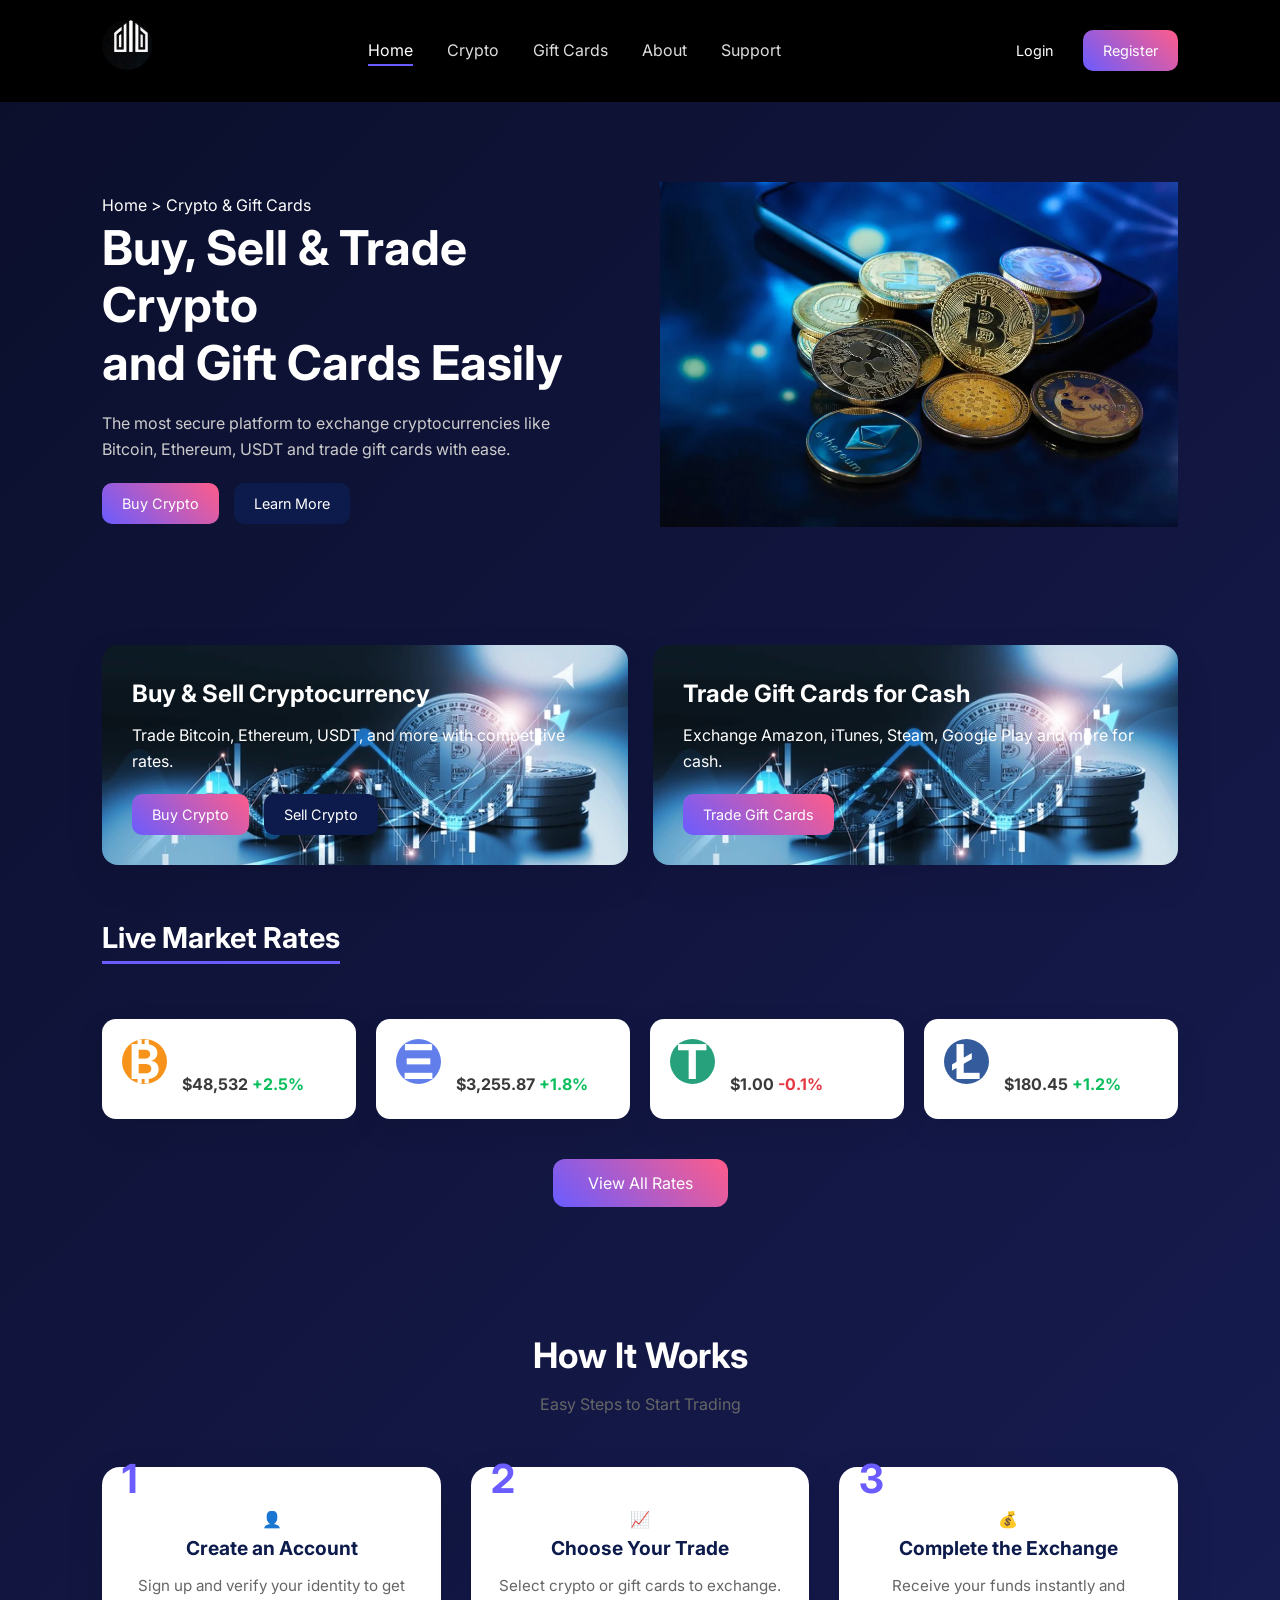
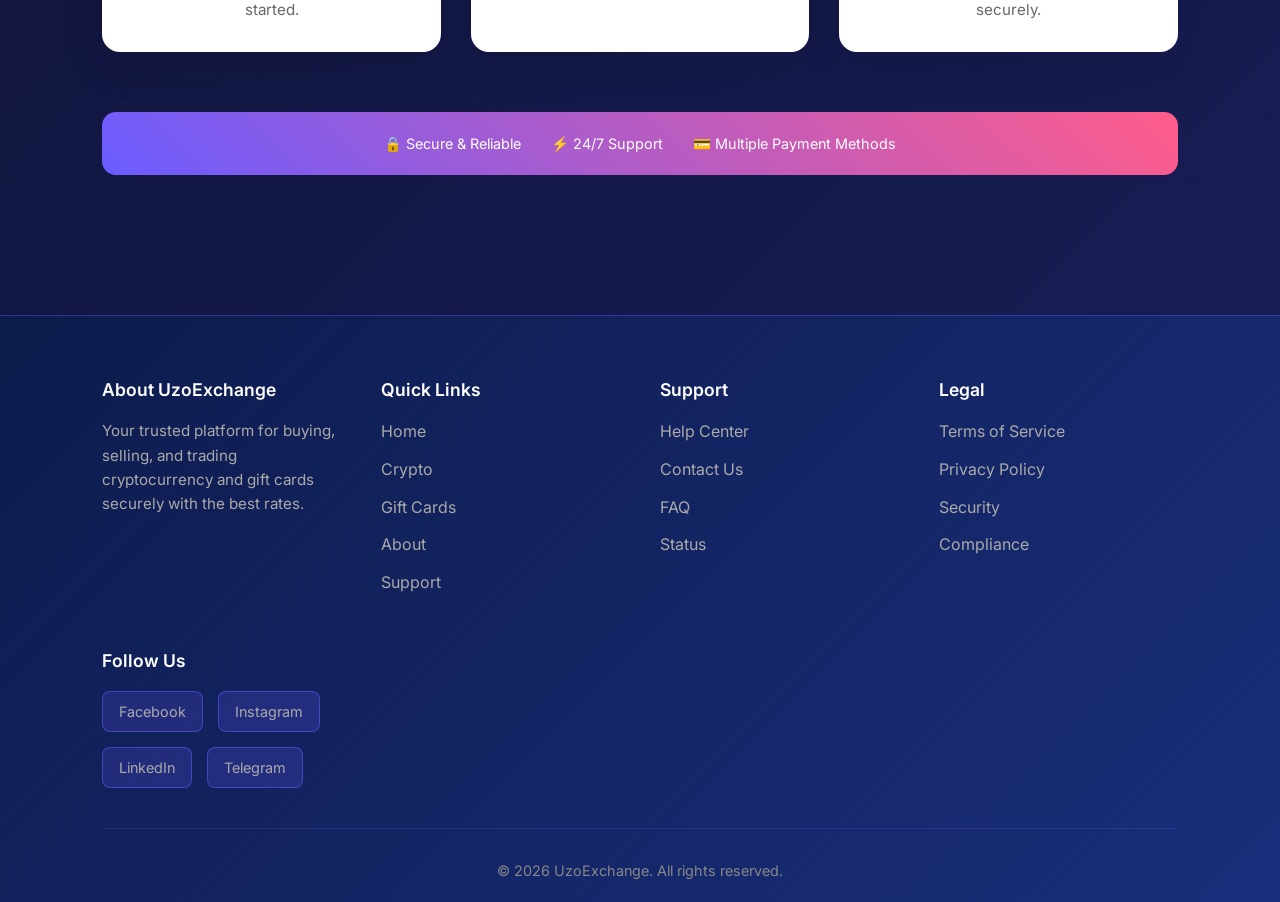
==== index.html @ 882a9906 "Add files via upload" ====
<!DOCTYPE html>
<html lang="en">
<head>
  <meta charset="UTF-8">
  <meta name="viewport" content="width=device-width, initial-scale=1.0">
  <title>UzoExchange | Buy & Sell Crypto & Gift Cards</title>
  <link rel="stylesheet" href="styles.ss.css">
  <link href="https://fonts.googleapis.com/css2?family=Inter:wght@400;500;600;700;800&display=swap" rel="stylesheet">
</head>
<body>

  <!-- ==================== NAVBAR ==================== -->
  <header class="navbar">
    <div class="logo">
      <img src="Uzo logo.jpg.jpeg" alt="UzoExchange Logo">
    </div>

    <nav id="nav-menu" class="nav-menu">
      <a href="index.html" class="nav-link active">Home</a>
      <a href="index(1).html" class="nav-link">Crypto</a>
      <a href="index(2).html" class="nav-link">Gift Cards</a>
      <a href="index(3).html" class="nav-link">About</a>
      <a href="index(4).html" class="nav-link">Support</a>
    </nav>

    <div class="nav-actions">
      <button class="btn login">Login</button>
      <button class="btn register">Register</button>
      <div class="menu-toggle" id="menu-toggle">☰</div>
    </div>
  </header>

  <!-- ==================== HERO SECTION ==================== -->
  <section class="hero">
    <div class="hero-content">
      <div class="breadcrumb">Home > Crypto & Gift Cards</div>
      <h1>Buy, Sell & Trade Crypto<br>and Gift Cards Easily</h1>
      <p>The most secure platform to exchange cryptocurrencies like Bitcoin, Ethereum, USDT and trade gift cards with ease.</p>
      
      <div class="hero-buttons">
        <button class="btn primary" onclick="buyCrypto()">Buy Crypto</button>
        <button class="btn secondary" onclick="learnMore()">Learn More</button>
      </div>
    </div>

    <div class="hero-image">
      <img src="crt.webp" alt="Crypto Illustration">
    </div>
  </section>


  <!-- ==================== ACTION CARDS ==================== -->
  <section class="actions">
    <div class="action-card crypto">
      <div class="card-content">
        <h3>Buy & Sell Cryptocurrency</h3>
        <p>Trade Bitcoin, Ethereum, USDT, and more with competitive rates.</p>
        <div class="buttons">
          <button class="btn primary" onclick="buyCrypto()">Buy Crypto</button>
          <button class="btn secondary" onclick="sellCrypto()">Sell Crypto</button>
        </div>
      </div>
    </div>

    <div class="action-card giftcard">
      <div class="card-content">
        <h3>Trade Gift Cards for Cash</h3>
        <p>Exchange Amazon, iTunes, Steam, Google Play and more for cash.</p>
        <button class="btn primary" onclick="tradeGiftCards()">Trade Gift Cards</button>
      </div>
    </div>
  </section>

  <!-- ==================== MARKET RATES SECTION ==================== -->
  <section class="market">
    <h2>Live Market Rates</h2>

    <div class="market-grid">
      <div class="rate-card">
        <span class="icon btc">₿</span>
        <div class="rate-info">
          <h4>Bitcoin <small>BTC</small></h4>
          <p class="rate">$48,532 <span class="up">+2.5%</span></p>
        </div>
      </div>

      <div class="rate-card">
        <span class="icon eth">Ξ</span>
        <div class="rate-info">
          <h4>Ethereum <small>ETH</small></h4>
          <p class="rate">$3,255.87 <span class="up">+1.8%</span></p>
        </div>
      </div>

      <div class="rate-card">
        <span class="icon usdt">T</span>
        <div class="rate-info">
          <h4>Tether <small>USDT</small></h4>
          <p class="rate">$1.00 <span class="down">-0.1%</span></p>
        </div>
      </div>

      <div class="rate-card">
        <span class="icon ltc">Ł</span>
        <div class="rate-info">
          <h4>Litecoin <small>LTC</small></h4>
          <p class="rate">$180.45 <span class="up">+1.2%</span></p>
        </div>
      </div>
    </div>

    <button class="btn view-all">View All Rates</button>
  </section>


  <!-- ==================== HOW IT WORKS ==================== -->
  <section class="how-it-works">
    <div class="section-header">
      <h2>How It Works</h2>
      <p>Easy Steps to Start Trading</p>
    </div>

    <div class="steps">
      <div class="step-card">
        <span class="step-number">1</span>
        <div class="step-icon">👤</div>
        <h3>Create an Account</h3>
        <p>Sign up and verify your identity to get started.</p>
      </div>

      <div class="step-card">
        <span class="step-number">2</span>
        <div class="step-icon">📈</div>
        <h3>Choose Your Trade</h3>
        <p>Select crypto or gift cards to exchange.</p>
      </div>

      <div class="step-card">
        <span class="step-number">3</span>
        <div class="step-icon">💰</div>
        <h3>Complete the Exchange</h3>
        <p>Receive your funds instantly and securely.</p>
      </div>
    </div>

    <div class="trust-bar">
      <span>🔒 Secure & Reliable</span>
      <span>⚡ 24/7 Support</span>
      <span>💳 Multiple Payment Methods</span>
    </div>
  </section>

  <!-- ==================== FOOTER ==================== -->
  <footer class="footer">
    <div class="footer-container">
      <div class="footer-column">
        <h4>About UzoExchange</h4>
        <p>Your trusted platform for buying, selling, and trading cryptocurrency and gift cards securely with the best rates.</p>
      </div>

      <div class="footer-column">
        <h4>Quick Links</h4>
        <ul>
          <li><a href="index.html">Home</a></li>
          <li><a href="index(1).html">Crypto</a></li>
          <li><a href="index(2).html">Gift Cards</a></li>
          <li><a href="index(3).html">About</a></li>
          <li><a href="index(4).html">Support</a></li>
        </ul>
      </div>

      <div class="footer-column">
        <h4>Support</h4>
        <ul>
          <li><a href="index(5).html">Help Center</a></li>
          <li><a href="index(6).html">Contact Us</a></li>
          <li><a href="index(7).html">FAQ</a></li>
          <li><a href="index(8).html">Status</a></li>
        </ul>
      </div>

      <div class="footer-column">
        <h4>Legal</h4>
        <ul>
          <li><a href="index(1.1).html">Terms of Service</a></li>
          <li><a href="index(1.2).html">Privacy Policy</a></li>
          <li><a href="index(1.3).html">Security</a></li>
          <li><a href="index(1.4).html">Compliance</a></li>
        </ul>
      </div>

      <div class="footer-column">
        <h4>Follow Us</h4>
        <div class="social-links">
          <a href="https://www.facebook.com/share/1CAwxtDhdA/?mibextid=wwXIfr" title="Facebook">Facebook</a>
          <a href="https://www.instagram.com/uzoexchange?igsh=MWg5eHJyZWVyaTQ4MQ%3D%3D&utm_source=qr" title="Instagram">Instagram</a>
          <a href="https://www.linkedin.com/company/uzoexchange" title="LinkedIn">LinkedIn</a>
          <a href="https://t.me/uzoexchange" title="Telegram">Telegram</a>
        </div>
      </div>
    </div>

    <div class="footer-bottom">
      <p>&copy; 2026 UzoExchange. All rights reserved.</p>
    </div>
  </footer>

  <script src="main.js"></script>
</body>
</html>
---- styles.ss.css ----
/* ==================================================
   UZOXCHANGE - GLOBAL STYLES
   ================================================== */

/* ==================== RESET & DEFAULTS ==================== */
* {
  margin: 0;
  padding: 0;
  box-sizing: border-box;
  font-family: "Inter", "Segoe UI", sans-serif;
}

html {
  scroll-behavior: smooth;
}

body {
  background: linear-gradient(135deg, #0b0f2b, #1a1f5c);
  color: #fff;
  overflow-x: hidden;
  line-height: 1.6;
}

/* Navbar */
.navbar {
  display: flex;
  justify-content: space-between;
  align-items: center;
  padding: 20px 8%;
  background: #000;
}

.logo {
  font-size: 1.6rem;
  font-weight: bold;
}

.logo img {
  height: 50px;
  width: 50px;
  border-radius: 50%;
  object-fit: cover;
}

.logo span {
  color: #6a5cff;
}

nav a {
  margin: 0 15px;
  color: #ddd;
  text-decoration: none;
  position: relative;
}

nav a.active,
nav a:hover {
  color: #fff;
}

nav a.active::after {
  content: "";
  width: 100%;
  height: 2px;
  background: #6a5cff;
  position: absolute;
  bottom: -6px;
  left: 0;
}

.nav-actions {
  display: flex;
  align-items: center;
  gap: 10px;
}

.btn {
  padding: 10px 20px;
  border-radius: 8px;
  border: none;
  cursor: pointer;
  font-size: 0.9rem;
}

.login {
  background: transparent;
  border: 1px solid #6a5cff;
  color: #fff;
}

.register {
  background: linear-gradient(45deg, #6a5cff, #ff5c8a);
  color: #fff;
}

.menu-toggle {
  display: none;
  font-size: 1.6rem;
  cursor: pointer;
}

/* Hero Section */
.hero {
  display: grid;
  grid-template-columns: 1fr 1fr;
  align-items: center;
  padding: 80px 8%;
  gap: 40px;
}

.hero-content h1 {
  font-size: 3rem;
  line-height: 1.2;
}

.hero-content p {
  margin: 20px 0;
  color: #ccc;
  max-width: 480px;
}

.hero-buttons {
  display: flex;
  gap: 15px;
}

.primary {
  background: linear-gradient(45deg, #6a5cff, #ff5c8a);
  color: white;
}

.secondary {
  background: transparent;
  border: 1px solid #6a5cff;
  color: white;
}

.hero-image img {
  width: 100%;
  max-width: 520px;
  animation: float 4s ease-in-out infinite;
}

/* Animation */
@keyframes float {
  0% { transform: translateY(0); }
  50% { transform: translateY(-15px); }
  100% { transform: translateY(0); }
}

/* Responsive */
@media (max-width: 992px) {
  .hero {
    grid-template-columns: 1fr;
    text-align: center;
  }

  .hero-buttons {
    justify-content: center;
  }
}

@media (max-width: 768px) {
  nav {
    position: absolute;
    top: 70px;
    right: 8%;
    background: #12175a;
    flex-direction: column;
    width: 160px;
    padding: 8px;
    display: none;
    border-radius: 10px;
    gap: 6px;
    z-index: 1000;
    pointer-events: auto;
    max-height: calc(100vh - 80px);
    overflow-y: auto;
  }

  nav.show {
    display: flex;
  }

  nav a {
    margin: 0;
    padding: 6px 8px;
    font-size: 13px;
  }

  .menu-toggle {
    display: block;
  }
}


/* Action Cards */
.actions {
  display: grid;
  grid-template-columns: repeat(auto-fit, minmax(320px, 1fr));
  gap: 25px;
  padding: 30px 8%;
}

.action-card {
  background: white;
  border-radius: 16px;
  padding: 30px;
  box-shadow: 0 15px 40px rgba(0,0,0,0.08);
  position: relative;
    background-image: url(beat.webp);
    background-repeat: no-repeat;
    background-size: cover;
}

.action-card h3 {
  font-size: 1.5rem;
  margin-bottom: 10px;
  color: #fff;
}

.action-card p {
  color: white;
  margin-bottom: 20px;
}

.buttons {
  display: flex;
  gap: 15px;
  flex-wrap: wrap;
}

/* Buttons */
.btn {
  padding: 12px 20px;
  border-radius: 10px;
  border: none;
  cursor: pointer;
  font-size: 0.9rem;
}

.primary {
  background: linear-gradient(45deg, #6a5cff, #ff5c8a);
  color: white;
}

.secondary {
  background: #0d1b4c;
  color: white;
}

/* Market Section */
.market {
  padding: 20px 8% 80px;
}

.market h2 {
  font-size: 1.8rem;
  margin-bottom: 25px;
  border-bottom: 3px solid #6a5cff;
  display: inline-block;
}

.market-grid {
  display: grid;
  grid-template-columns: repeat(auto-fit, minmax(230px, 1fr));
  gap: 20px;
  margin-top: 30px;
}

.rate-card {
  background: white;
  border-radius: 14px;
  padding: 20px;
  display: flex;
  align-items: center;
  gap: 15px;
  box-shadow: 0 10px 30px rgba(0,0,0,0.08);
}

.icon {
  width: 45px;
  height: 45px;
  border-radius: 50%;
  display: flex;
  align-items: center;
  justify-content: center;
  font-weight: bold;
  color: white;
}

.btc { background: #f7931a; }
.eth { background: #627eea; }
.usdt { background: #26a17b; }
.ltc { background: #345c9c; }

..rate-card h4 {
  margin: 0;
  font-size: 1rem;
  color: #1a1a1a;
}

.rate-card p {
  margin: 5px 0 0;
  font-weight: bold;
  color: #3a3a3a;
}

.rate-card strong {
  color: #111;
}

.up { color: #0bbf5e; }
.down { color: #e63946; }

/* View All */
.view-all {
  display: block;
  margin: 40px auto 0;
  padding: 14px 35px;
  border-radius: 12px;
  border: none;
  background: linear-gradient(45deg, #6a5cff, #ff5c8a);
  color: white;
  font-size: 1rem;
  cursor: pointer;
}

/* Responsive tweaks */
@media (max-width: 600px) {
  .buttons {
    flex-direction: column;
  }
}


/* Section */
.how-it-works {
  padding: 40px 8% 60px;
  text-align: center;
}

/* Header */
.section-header h2 {
  font-size: 2.2rem;
  margin-bottom: 8px;
}

.section-header p {
  color: #666;
  margin-bottom: 50px;
}

/* Steps */
.steps {
  display: grid;
  grid-template-columns: repeat(auto-fit, minmax(260px, 1fr));
  gap: 30px;
}

/* Step Card */
.step-card {
  background: white;
  padding: 40px 25px 30px;
  border-radius: 18px;
  box-shadow: 0 15px 40px rgba(0,0,0,0.1);
  position: relative;
}

.step-card h3{
  color: #0d1b4c;
}

.step-number {
  position: absolute;
  top: -20px;
  left: 20px;
  font-size: 2.5rem;
  font-weight: bold;
  color: #6a5cff;
}

.icon {
  font-size: 3rem;
  margin-bottom: 15px;
}

.step-card h3 {
  margin-bottom: 10px;
  font-size: 1.2rem;
}

.step-card p {
  color: #666;
  font-size: 0.95rem;
}

/* Trust Bar */
.trust-bar {
  margin-top: 60px;
  padding: 20px;
  border-radius: 14px;
  background: linear-gradient(45deg, #6a5cff, #ff5c8a);
  color: white;
  display: flex;
  justify-content: center;
  gap: 30px;
  flex-wrap: wrap;
  font-size: 0.9rem;
}

/* Responsive */
@media (max-width: 600px) {
  .section-header h2 {
    font-size: 1.8rem;
  }

  .trust-bar {
    gap: 15px;
    text-align: center;
  }
}


/* Footer */
.footer {
  background: linear-gradient(135deg, #0d1b4c, #1a2f7c);
  color: #ccc;
  padding: 60px 8% 20px;
  margin-top: 80px;
  border-top: 1px solid rgba(106, 92, 255, 0.3);
}

.footer-container {
  display: grid;
  grid-template-columns: repeat(auto-fit, minmax(200px, 1fr));
  gap: 40px;
  max-width: 1400px;
  margin: 0 auto;
  margin-bottom: 40px;
}

.footer-column h4 {
  color: #fff;
  font-size: 1.1rem;
  margin-bottom: 15px;
  font-weight: 600;
}

.footer-column p {
  line-height: 1.6;
  font-size: 0.95rem;
  color: #aaa;
}

.footer-column ul {
  list-style: none;
}

.footer-column ul li {
  margin-bottom: 12px;
}

.footer-column ul li a {
  color: #aaa;
  text-decoration: none;
  transition: color 0.3s ease;
}

.footer-column ul li a:hover {
  color: #6a5cff;
}

.social-links {
  display: flex;
  gap: 15px;
  flex-wrap: wrap;
}

.social-links a {
  display: inline-block;
  padding: 8px 16px;
  background: rgba(106, 92, 255, 0.2);
  border: 1px solid rgba(106, 92, 255, 0.5);
  border-radius: 8px;
  color: #aaa;
  text-decoration: none;
  font-size: 0.9rem;
  transition: all 0.3s ease;
}

.social-links a:hover {
  background: #6a5cff;
  color: #fff;
  border-color: #6a5cff;
}

.footer-bottom {
  text-align: center;
  padding-top: 30px;
  border-top: 1px solid rgba(106, 92, 255, 0.2);
  color: #888;
  font-size: 0.9rem;
}

/* Responsive Footer */
@media (max-width: 768px) {
  .footer {
    padding: 40px 8% 20px;
    margin-top: 60px;
  }

  .footer-container {
    gap: 30px;
    grid-template-columns: 1fr 1fr;
  }

  .footer-column h4 {
    font-size: 1rem;
  }
}

@media (max-width: 600px) {
  .footer {
    padding: 30px 5% 15px;
    margin-top: 40px;
  }

  .footer-container {
    gap: 25px;
    grid-template-columns: 1fr;
  }

  .footer-column {
    text-align: center;
  }

  .footer-column ul {
    display: flex;
    justify-content: center;
    flex-wrap: wrap;
    gap: 10px;
  }

  .footer-column ul li {
    margin-bottom: 0;
  }

  .social-links {
    justify-content: center;
  }

  .footer-bottom {
    padding-top: 20px;
    font-size: 0.85rem;
  }
}
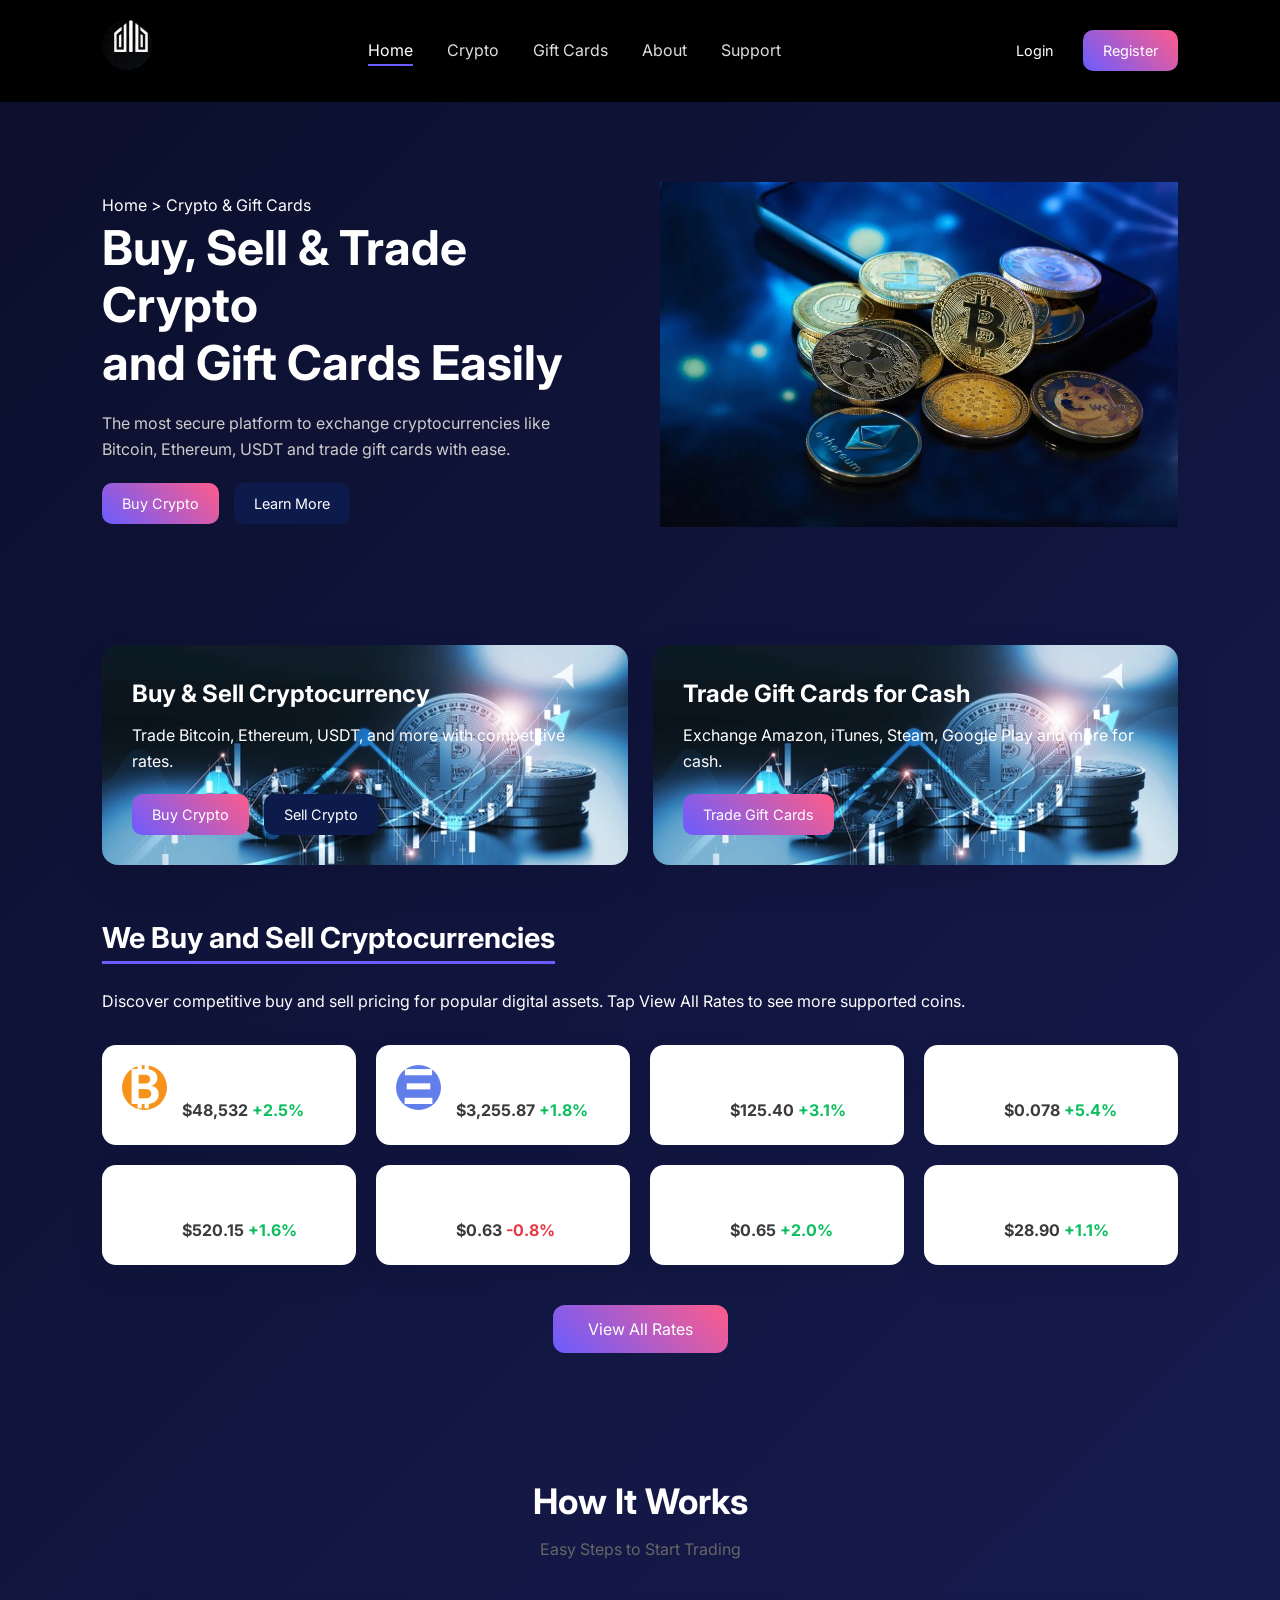
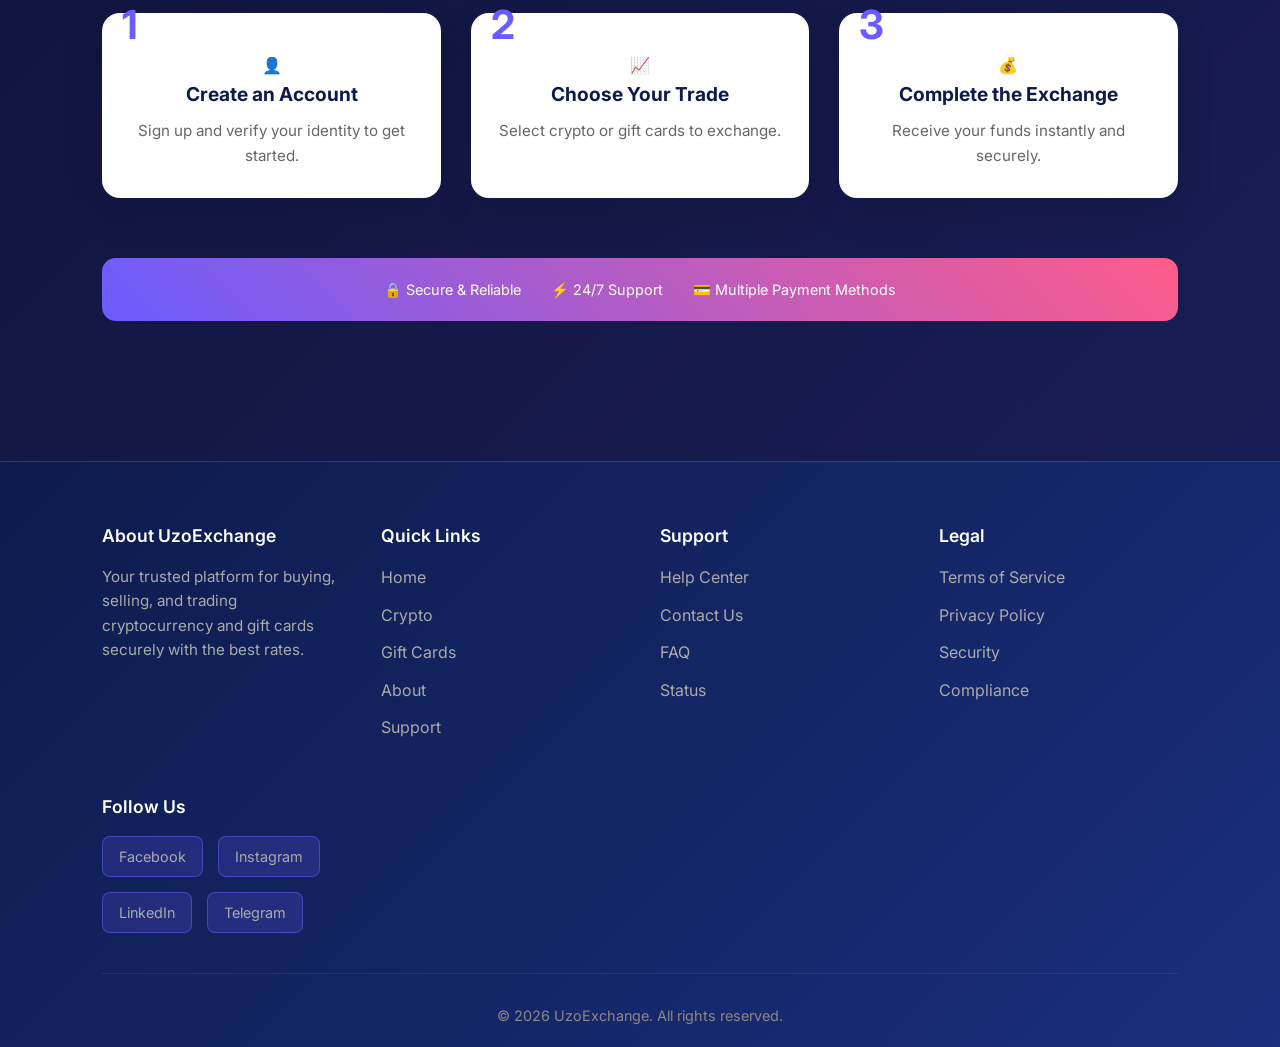
==== commit 921a80f2: "Add files via upload" ====
--- a/index.html
+++ b/index.html
@@ -73,7 +73,8 @@
 
   <!-- ==================== MARKET RATES SECTION ==================== -->
   <section class="market">
-    <h2>Live Market Rates</h2>
+    <h2>We Buy and Sell Cryptocurrencies</h2>
+    <p>Discover competitive buy and sell pricing for popular digital assets. Tap View All Rates to see more supported coins.</p>
 
     <div class="market-grid">
       <div class="rate-card">
@@ -93,18 +94,50 @@
       </div>
 
       <div class="rate-card">
-        <span class="icon usdt">T</span>
-        <div class="rate-info">
-          <h4>Tether <small>USDT</small></h4>
-          <p class="rate">$1.00 <span class="down">-0.1%</span></p>
-        </div>
-      </div>
-
-      <div class="rate-card">
-        <span class="icon ltc">Ł</span>
-        <div class="rate-info">
-          <h4>Litecoin <small>LTC</small></h4>
-          <p class="rate">$180.45 <span class="up">+1.2%</span></p>
+        <span class="icon sol">◎</span>
+        <div class="rate-info">
+          <h4>Solana <small>SOL</small></h4>
+          <p class="rate">$125.40 <span class="up">+3.1%</span></p>
+        </div>
+      </div>
+
+      <div class="rate-card">
+        <span class="icon doge">Ð</span>
+        <div class="rate-info">
+          <h4>Dogecoin <small>DOGE</small></h4>
+          <p class="rate">$0.078 <span class="up">+5.4%</span></p>
+        </div>
+      </div>
+
+      <div class="rate-card hidden extra">
+        <span class="icon bnb">Ⓑ</span>
+        <div class="rate-info">
+          <h4>Binance Coin <small>BNB</small></h4>
+          <p class="rate">$520.15 <span class="up">+1.6%</span></p>
+        </div>
+      </div>
+
+      <div class="rate-card hidden extra">
+        <span class="icon xrp">✕</span>
+        <div class="rate-info">
+          <h4>Ripple <small>XRP</small></h4>
+          <p class="rate">$0.63 <span class="down">-0.8%</span></p>
+        </div>
+      </div>
+
+      <div class="rate-card hidden extra">
+        <span class="icon ada">A</span>
+        <div class="rate-info">
+          <h4>Cardano <small>ADA</small></h4>
+          <p class="rate">$0.65 <span class="up">+2.0%</span></p>
+        </div>
+      </div>
+
+      <div class="rate-card hidden extra">
+        <span class="icon dot">●</span>
+        <div class="rate-info">
+          <h4>Polkadot <small>DOT</small></h4>
+          <p class="rate">$28.90 <span class="up">+1.1%</span></p>
         </div>
       </div>
     </div>
